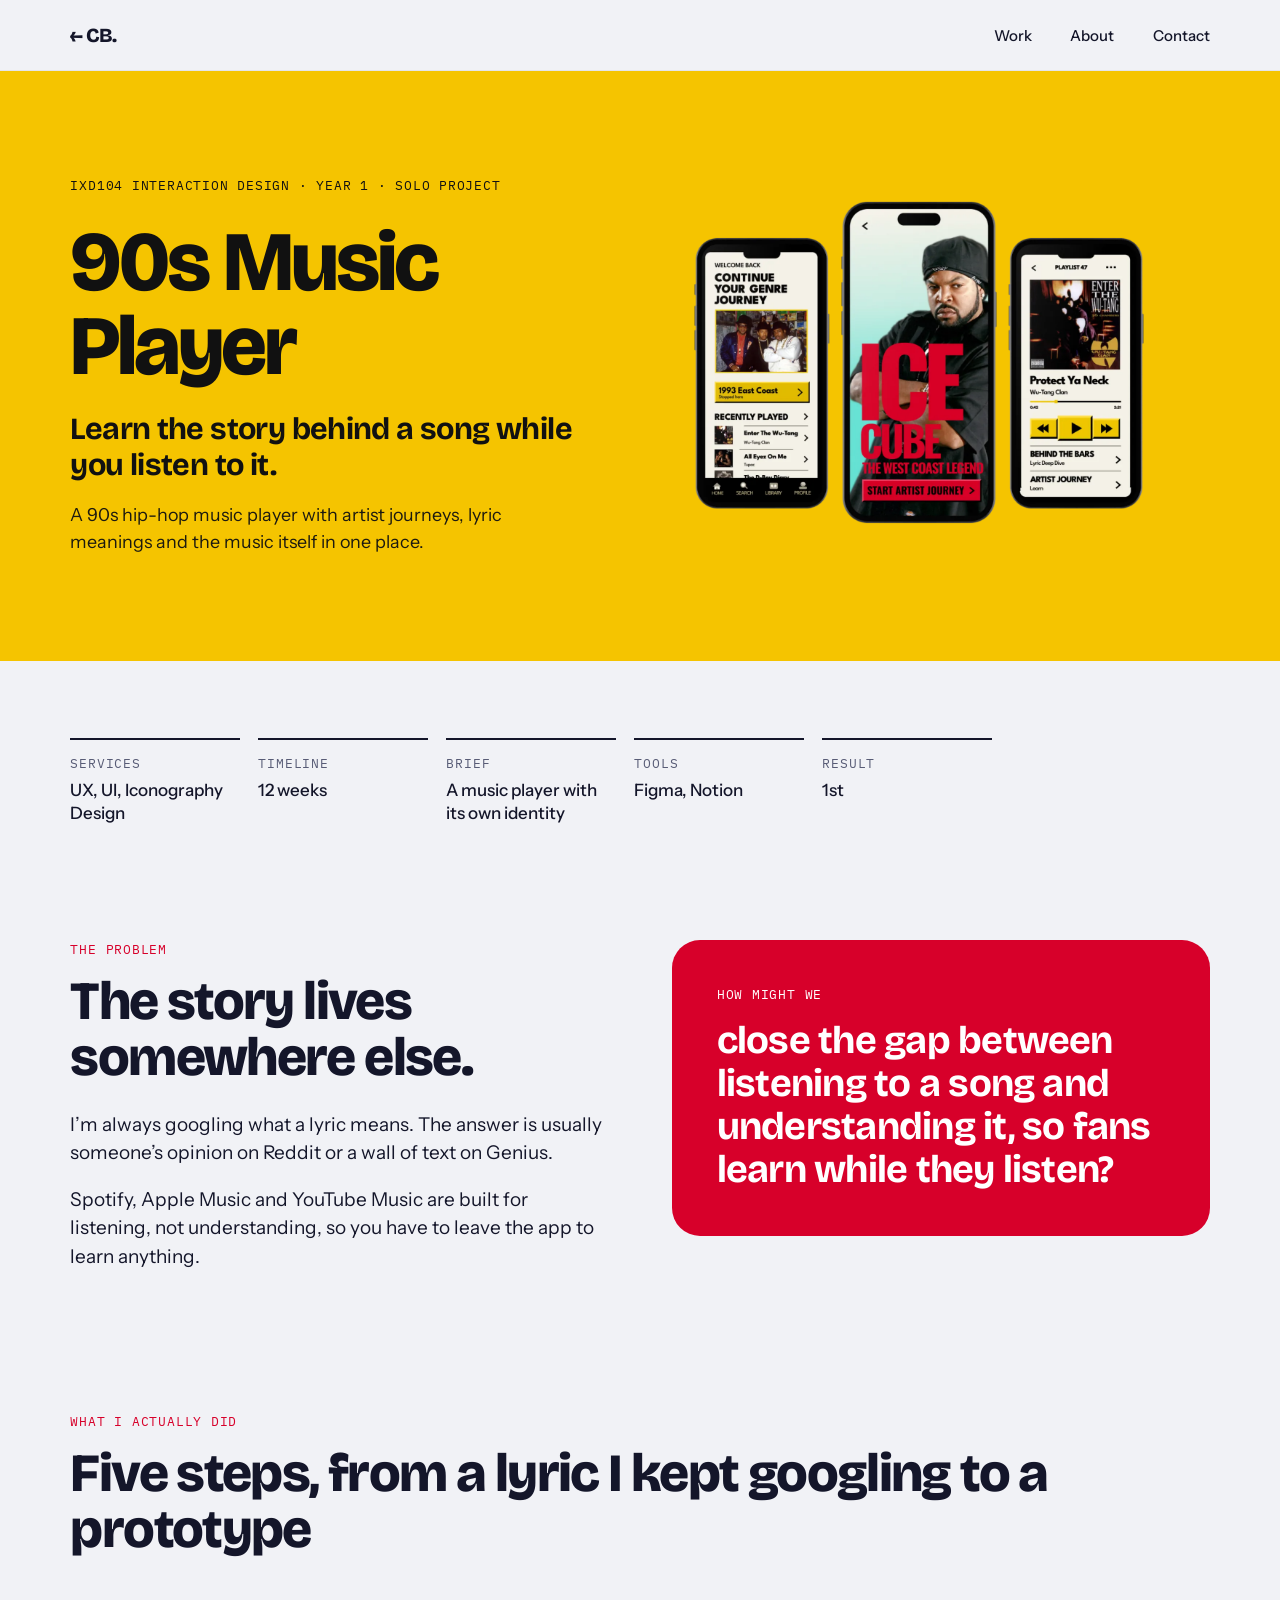
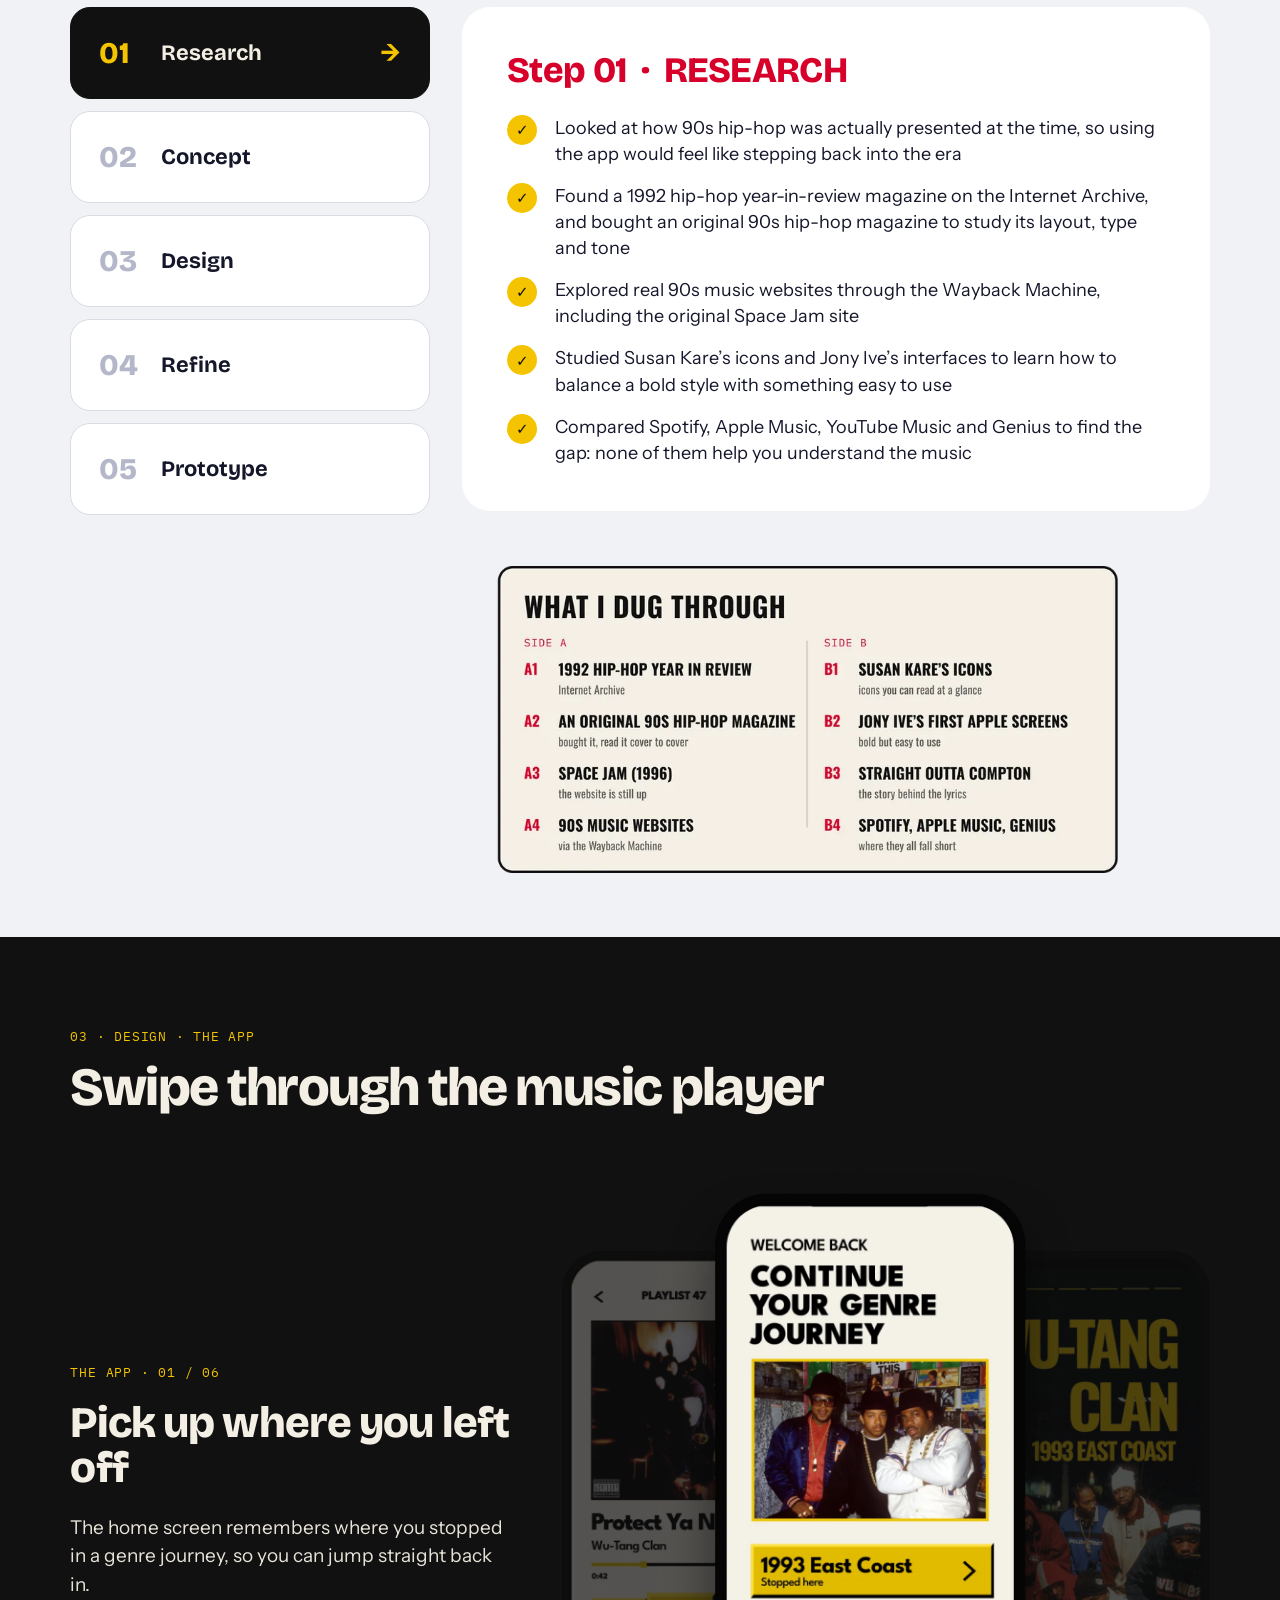
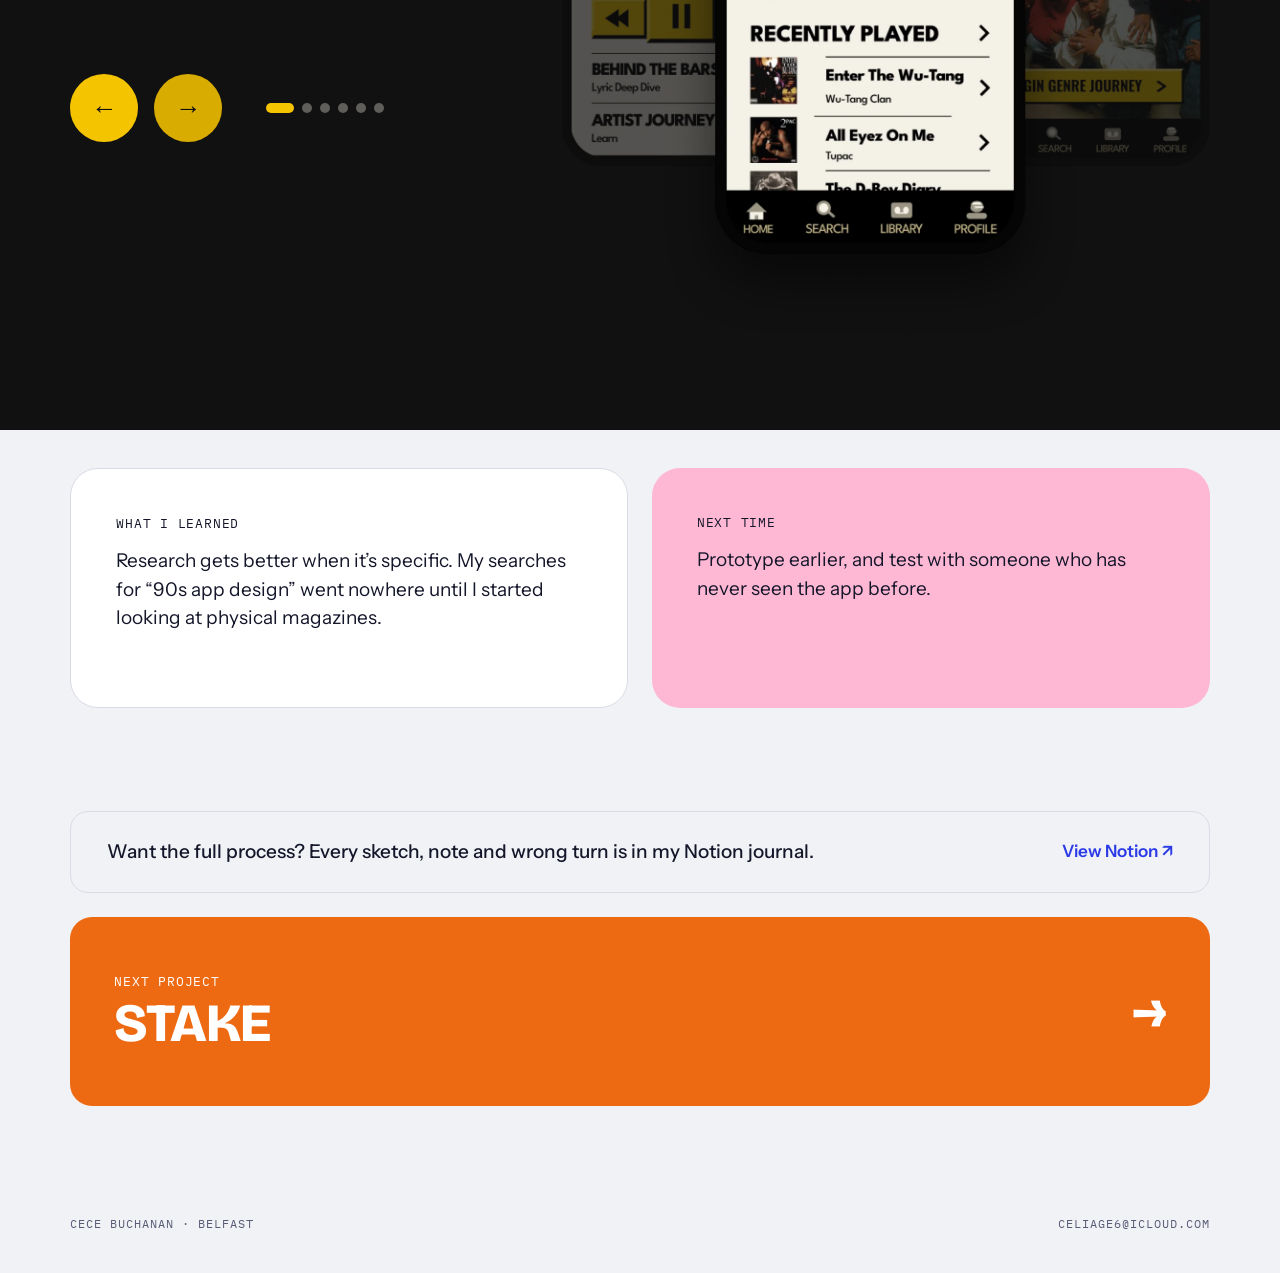
==== 90s-music-player.html @ 7357669c "Add portfolio site with Kyle's feedback Co-Authored-By: Claude Opus 5.5 <noreply@anthropic.com> Clau" ====
<!doctype html>
<html lang="en">
<head>
<meta charset="utf-8">
<meta name="viewport" content="width=device-width, initial-scale=1">
<title>90s Music Player · Cece Buchanan</title>
<link rel="preconnect" href="https://fonts.googleapis.com">
<link rel="preconnect" href="https://fonts.gstatic.com" crossorigin>
<link href="https://fonts.googleapis.com/css2?family=Bricolage+Grotesque:opsz,wght@12..96,700;12..96,800&family=IBM+Plex+Mono&family=Instrument+Sans:ital,wght@0,400;0,500;0,600;0,700;1,600&display=swap" rel="stylesheet">
<link rel="stylesheet" href="styles.css">
<style>:root{--accent:#f5c400;--tab-active:#111111;--tab-active-text:#f4efe4;--panel-title:#d7002a}</style>
</head>
<body>
<nav class="nav"><div class="wrap">
  <a class="logo" href="index.html">← CB.</a>
  <ul><li><a href="index.html#work">Work</a></li><li><a href="index.html#about">About</a></li><li><a href="index.html#contact">Contact</a></li></ul>
</div></nav>
<header class="cs-hero" style="background:#f5c400;color:#111111"><div class="wrap">
  <div>
    <span class="label" style="color:#111111">IXD104 Interaction Design  ·  Year 1  ·  Solo project</span>
    <h1 style="font-size:clamp(56px,6.6vw,96px)">90s Music Player</h1>
    <p class="sub">Learn the story behind a song while you listen to it.</p>
    <p class="lead">A 90s hip-hop music player with artist journeys, lyric meanings and the music itself in one place.</p>
  </div>
  <img class="hero-img" src="images/90s-hero.webp" alt="90s Music Player on three phones">
</div></header>
<section class="context"><div class="wrap"><div class="grid"><div class="fact"><span class="mono">Services</span><b>UX, UI, Iconography Design</b></div><div class="fact"><span class="mono">Timeline</span><b>12 weeks</b></div><div class="fact"><span class="mono">Brief</span><b>A music player with its own identity</b></div><div class="fact"><span class="mono">Tools</span><b>Figma, Notion</b></div><div class="fact"><span class="mono">Result</span><b>1st</b></div></div></div></section>
<section class="problem"><div class="wrap"><div class="grid">
  <div><span class="label" style="color:#d7002a">The problem</span><h2 class="h-section">The story lives somewhere else.</h2>
    <p>I’m always googling what a lyric means. The answer is usually someone’s opinion on Reddit or a wall of text on Genius.</p><p style="margin-top:18px">Spotify, Apple Music and YouTube Music are built for listening, not understanding, so you have to leave the app to learn anything.</p></div>
  <div class="card" style="background:#d7002a;color:#fff"><span class="label">How might we</span><p class="hmw-text">close the gap between listening to a song and understanding it, so fans learn while they listen?</p></div>
</div></div></section>
<section class="did"><div class="wrap"><span class="label" style="color:#d7002a">What I actually did</span><h2 class="h-section">Five steps, from a lyric I kept googling to a prototype</h2><div class="process" data-tabs><div class="tabs" role="tablist"><button class="tab" role="tab" aria-selected="true"><span class="n">01</span><span class="t">Research</span><span class="arr">→</span></button><button class="tab" role="tab" aria-selected="false"><span class="n">02</span><span class="t">Concept</span><span class="arr">→</span></button><button class="tab" role="tab" aria-selected="false"><span class="n">03</span><span class="t">Design</span><span class="arr">→</span></button><button class="tab" role="tab" aria-selected="false"><span class="n">04</span><span class="t">Refine</span><span class="arr">→</span></button><button class="tab" role="tab" aria-selected="false"><span class="n">05</span><span class="t">Prototype</span><span class="arr">→</span></button></div><div><div class="panel" role="tabpanel"><h3>Step 01 &nbsp;·&nbsp; RESEARCH</h3><ul><li>Looked at how 90s hip-hop was actually presented at the time, so using the app would feel like stepping back into the era</li><li>Found a 1992 hip-hop year-in-review magazine on the Internet Archive, and bought an original 90s hip-hop magazine to study its layout, type and tone</li><li>Explored real 90s music websites through the Wayback Machine, including the original Space Jam site</li><li>Studied Susan Kare’s icons and Jony Ive’s interfaces to learn how to balance a bold style with something easy to use</li><li>Compared Spotify, Apple Music, YouTube Music and Genius to find the gap: none of them help you understand the music</li></ul></div><div class="panel" role="tabpanel" hidden><h3>Step 02 &nbsp;·&nbsp; CONCEPT</h3><ul><li>Music means more once you know the story behind it, so the app turns listening into something you learn from</li><li>Focused on 90s hip-hop, where the songs read like first-hand accounts of what was happening at the time</li><li>Designed for fans who want the backstory, newer fans finding the genre, and people who had lived through it</li><li>Artist journeys break an era into short moments you scroll through while the music plays</li><li>Lyric meanings sit right under the song, so you never have to leave the app to look them up</li></ul></div><div class="panel" role="tabpanel" hidden><h3>Step 03 &nbsp;·&nbsp; DESIGN</h3><ul><li>Oswald, the closest match I could find to the bold type in 90s hip-hop magazines</li><li>Black, yellow and red, the bold colours commonly used in 90s hip-hop print</li><li>Hard-edged 3D buttons inspired by early web design, instead of modern rounded ones</li><li>Swiss Style grids and hierarchy, so a loud editorial style stays easy to use</li><li>Stories written in the provocative, question-led tone of 90s magazine headlines</li></ul></div><div class="panel" role="tabpanel" hidden><h3>Step 04 &nbsp;·&nbsp; REFINE</h3><ul><li>Full-width images in the artist journeys, like the magazine spreads I studied, so the story never feels like a wall of text</li><li>Stripped the icons back to simple, consistent shapes, keeping small 90s touches like the cassette and cap</li><li>Broke text-heavy screens up into multiple screens to keep the information easy to digest</li><li>Gave the navigation more room so it’s easier to tap</li></ul></div><div class="panel" role="tabpanel" hidden><h3>Step 05 &nbsp;·&nbsp; PROTOTYPE</h3><ul><li>Built a clickable prototype that moves through a full artist journey</li><li>Each story screen has one clear button to carry on, so it feels like turning a page</li><li>Play controls that respond when you tap them</li></ul></div></div></div><img class="mixtape" src="images/90s-mixtape.webp" alt="What I dug through: my research shown as a mixtape tracklist" loading="lazy"></div></section>
<section class="app" style="background:#111111;--app-bg:#111111;--app-text:#f4efe4"><div class="wrap">
  <span class="label" style="color:var(--accent)">03 · Design  ·  The app</span>
  <h2 class="h-section">Swipe through the music player</h2>
  <div class="carousel" data-carousel>
  <div class="c-text"><div class="fade"><span class="mono" data-c="label"></span><h3 data-c="title"></h3><p data-c="text"></p></div>
    <div class="c-ctrl"><button class="c-btn prev" aria-label="Previous screen">←</button><button class="c-btn next" aria-label="Next screen">→</button><div class="dots"></div></div></div>
  <div class="c-stage"><img src="images/90s-app-1.webp" alt="90s Music Player screen 1" data-title="Pick up where you left off" data-text="The home screen remembers where you stopped in a genre journey, so you can jump straight back in." class="on" loading="lazy"><img src="images/90s-app-2.webp" alt="90s Music Player screen 2" data-title="Start a genre journey" data-text="Each era opens with one big image and one button. 1993 East Coast starts with Wu-Tang Clan." loading="lazy"><img src="images/90s-app-3.webp" alt="90s Music Player screen 3" data-title="Meet the artist" data-text="Bold type and a full-bleed photo like a magazine cover. Heavily inspired by the editorial design style found in 90s music magazines. The artist journey starts here." loading="lazy"><img src="images/90s-app-4.webp" alt="90s Music Player screen 4" data-title="Scroll through their story" data-text="Each step is a moment in the artist’s life, told in a few lines instead of a wall of text. Instagram stories inspired me to make the app a tap-through experience to prevent users from feeling overwhelmed by information." loading="lazy"><img src="images/90s-app-5.webp" alt="90s Music Player screen 5" data-title="Play it while you read it" data-text="Play the album the story is about without leaving the page." loading="lazy"><img src="images/90s-app-6.webp" alt="90s Music Player screen 6" data-title="The story sits under the song" data-text="Behind the Bars explains the lyrics, and Artist Journey takes you back into the story." loading="lazy"></div>
</div>
</div></section>
<section class="outcome"><div class="wrap"><div class="grid">
  <div class="card light"><span class="mono">What I learned</span><p>Research gets better when it’s specific. My searches for “90s app design” went nowhere until I started looking at physical magazines.</p></div>
  <div class="card" style="background:#ffb8d4"><span class="mono">Next time</span><p>Prototype earlier, and test with someone who has never seen the app before.</p></div>
</div></div></section>
<section class="next"><div class="wrap"><div class="notion"><p>Want the full process? Every sketch, note and wrong turn is in my Notion journal.</p><a href="https://boatneck-canary-997.notion.site/IXD104-2f643bc3259e80978ae6c06f3fe84b47" target="_blank" rel="noopener">View Notion ↗</a></div>
  <a class="next-card" href="stake.html" style="background:#ee6a12;color:#fff"><div><span class="mono">Next project</span><b>STAKE</b></div><span class="arrow">→</span></a>
</div></section>
<footer><div class="wrap"><span>CECE BUCHANAN · BELFAST</span><a href="mailto:celiage6@icloud.com">CELIAGE6@ICLOUD.COM</a></div></footer>
<script src="script.js"></script>
</body>
</html>
---- styles.css ----
:root{
  --ink:#14162a; --muted:#585c76; --bg:#f1f2f6; --blue:#2b3be6; --pink:#ffb8d4; --line:#d9dbe5; --white:#fff;
  --pad:clamp(20px,5.5vw,80px); --max:1280px;
  --display:'Bricolage Grotesque',system-ui,sans-serif;
  --body:'Instrument Sans',system-ui,sans-serif;
  --mono:'IBM Plex Mono',ui-monospace,monospace;
}
*{box-sizing:border-box;margin:0;padding:0}
html{scroll-behavior:smooth;-webkit-text-size-adjust:100%}
body{background:var(--bg);color:var(--ink);font-family:var(--body);font-size:18px;line-height:1.5;overflow-x:hidden;-webkit-font-smoothing:antialiased}
img{display:block;max-width:100%;height:auto}
a{color:inherit}
.wrap{width:100%;max-width:calc(var(--max) + 2*var(--pad));margin:0 auto;padding:0 var(--pad)}
.mono{font-family:var(--mono);font-size:13px;letter-spacing:.06em;text-transform:uppercase}
.label{font-family:var(--mono);font-size:13px;letter-spacing:.06em;text-transform:uppercase;margin-bottom:14px;display:block}
.h-section{font-family:var(--display);font-weight:800;font-size:clamp(34px,4.2vw,56px);line-height:1.05;letter-spacing:-.03em}
section{position:relative}

/* nav */
.nav{position:sticky;top:0;z-index:50;background:rgba(241,242,246,.92);backdrop-filter:blur(10px);-webkit-backdrop-filter:blur(10px);border-bottom:1px solid rgba(20,22,42,.06)}
.nav .wrap{display:flex;align-items:center;justify-content:space-between;height:70px}
.logo{font-family:var(--display);font-weight:800;font-size:20px;letter-spacing:-.04em;text-decoration:none}
.nav ul{display:flex;gap:clamp(18px,3vw,40px);list-style:none}
.nav ul a{font-weight:500;font-size:15px;text-decoration:none}
.nav ul a:hover,.logo:hover{color:var(--blue)}

/* home hero */
.hero-home{padding:clamp(40px,7vw,96px) 0 clamp(48px,6vw,80px)}
.pill{display:inline-flex;align-items:center;gap:10px;background:#fff;border-radius:999px;padding:8px 16px;font-family:var(--mono);font-size:13px}
.pill i{width:9px;height:9px;border-radius:50%;background:#1fb871;display:block}
.greet{font-family:var(--display);font-weight:800;font-size:clamp(36px,6vw,88px);line-height:1;letter-spacing:-.05em;margin:clamp(20px,3vw,36px) 0 0;min-height:1em}
.greet .hi{display:inline-block;transition:opacity .25s,transform .25s}
.greet .hi.out{opacity:0;transform:translateY(-12px)}
.name{font-family:var(--display);font-weight:800;font-size:clamp(68px,15vw,216px);line-height:.86;letter-spacing:-.05em;margin:clamp(6px,1vw,12px) 0 clamp(28px,4vw,48px)}
.name .b{color:var(--blue)} .name .p{color:var(--pink)}
.hero-foot{display:flex;justify-content:space-between;align-items:flex-end;gap:32px;flex-wrap:wrap}
.intro{font-size:clamp(19px,1.8vw,24px);line-height:1.4;max-width:560px}
.intro em{font-weight:600}
.facts{font-family:var(--mono);font-size:14px;text-align:right;line-height:1.7}
.facts span{display:block;color:var(--muted)} .facts span:first-child{color:var(--ink)}

/* work */
.work{padding:clamp(40px,6vw,80px) 0}
.work h2{font-family:var(--display);font-weight:800;font-size:clamp(40px,4.4vw,64px);letter-spacing:-.06em;margin-bottom:clamp(32px,5vw,64px)}
.project{display:grid;grid-template-columns:1.25fr 1fr;gap:clamp(28px,4vw,56px);align-items:center;margin-bottom:clamp(56px,7vw,96px);text-decoration:none}
.project.flip{grid-template-columns:1fr 1.1fr}
.project.flip .p-img{order:2}
.p-img{border-radius:22px;overflow:hidden;transition:transform .35s ease;position:relative;cursor:pointer}
.p-img img{transition:transform .5s ease}
.project:hover .p-img{transform:translateY(-6px)}
.project:hover .p-img img{transform:scale(1.03)}
.p-img .view{position:absolute;right:18px;bottom:18px;background:var(--ink);color:#fff;border-radius:999px;padding:10px 18px;font-weight:600;font-size:15px;opacity:0;transform:translateY(8px);transition:opacity .25s,transform .25s}
.project:hover .p-img .view,.project:focus-visible .p-img .view{opacity:1;transform:none}
@media (hover:none){.p-img .view{opacity:1;transform:none}}
.p-meta{font-family:var(--mono);font-size:12px;letter-spacing:.06em;color:var(--muted);text-transform:uppercase;margin-bottom:10px}
.p-title{font-family:var(--display);font-weight:700;font-size:clamp(34px,3.5vw,50px);letter-spacing:-.07em;line-height:1.05;margin-bottom:14px}
.p-text{color:var(--muted);font-size:17px;max-width:460px;margin-bottom:18px}
.tags{display:flex;flex-wrap:wrap;gap:8px;margin-bottom:22px}
.tag{font-family:var(--mono);font-size:12px;letter-spacing:.04em;background:#fff;border-radius:999px;padding:6px 14px}
.read{font-weight:600;font-size:16px;text-decoration:underline;text-underline-offset:4px}
.project:hover .read{color:var(--blue)}

/* about */
.about{padding:clamp(56px,7vw,96px) 0}
.about .wrap{display:grid;grid-template-columns:420px 1fr;gap:clamp(32px,5vw,72px);align-items:start}
.about h2{font-family:var(--display);font-weight:800;font-size:clamp(44px,4.4vw,64px);letter-spacing:-.06em;line-height:1;margin-bottom:28px}
.about h2 span{color:var(--blue)}
.about .photo{max-width:360px}
.about-copy p{font-size:18px;margin-bottom:18px;max-width:720px}
.skills{display:flex;flex-wrap:wrap;gap:10px;margin-top:10px}
.skills span{background:var(--pink);border-radius:999px;padding:6px 16px;font-weight:500;font-size:14px;letter-spacing:.04em}

/* contact */
.contact{padding:clamp(56px,7vw,96px) 0}
.contact .label{color:var(--muted);letter-spacing:.08em}
.email{display:block;font-family:var(--display);font-weight:800;font-size:clamp(34px,6vw,84px);letter-spacing:-.05em;line-height:1.05;text-decoration:none;margin:6px 0 28px;word-break:break-word}
.email:hover{color:var(--blue)}
.btns{display:flex;gap:12px;flex-wrap:wrap}
.btn{display:inline-flex;align-items:center;height:46px;padding:0 24px;border-radius:999px;font-weight:600;font-size:16px;text-decoration:none;border:1.5px solid var(--ink)}
.btn.dark{background:var(--ink);color:var(--bg)}
.btn:hover{background:var(--blue);border-color:var(--blue);color:#fff}

footer{padding:32px 0 40px}
footer .wrap{font-family:var(--mono);font-size:12px;letter-spacing:.08em;color:var(--muted);display:flex;justify-content:space-between;gap:16px;flex-wrap:wrap}
footer a{text-decoration:none} footer a:hover{color:var(--blue)}

/* ===== case study ===== */
.cs-hero{padding:clamp(48px,6vw,92px) 0 clamp(48px,6vw,80px);overflow:hidden}
.cs-hero .wrap{display:grid;grid-template-columns:minmax(0,1fr) minmax(0,1.15fr);gap:clamp(24px,4vw,56px);align-items:center}
.cs-hero .label{margin-bottom:24px}
.cs-hero h1{font-family:var(--display);font-weight:800;line-height:1;letter-spacing:-.035em;margin-bottom:22px}
.cs-hero .sub{font-family:var(--display);font-weight:700;font-size:clamp(24px,2.4vw,34px);line-height:1.2;letter-spacing:-.02em;margin-bottom:18px;max-width:520px}
.cs-hero .lead{font-size:clamp(17px,1.4vw,20px);max-width:490px;opacity:.95}
.cs-hero .hero-img{justify-self:end;width:100%;max-width:880px}

.context{padding:clamp(48px,6vw,88px) 0}
.context .grid{display:grid;grid-template-columns:repeat(5,minmax(0,170px));gap:24px 18px}
.fact{border-top:2px solid var(--ink);padding-top:14px}
.fact .mono{color:var(--muted);display:block;margin-bottom:6px}
.fact b{font-weight:500;font-size:17px;display:block;line-height:1.35}

.problem{padding:clamp(24px,3vw,40px) 0 clamp(56px,6vw,80px)}
.problem .grid{display:grid;grid-template-columns:minmax(0,1fr) minmax(0,1fr);gap:clamp(32px,5vw,96px);align-items:start}
.problem h2{margin-bottom:24px}
.problem p{font-size:19px;max-width:560px}
.card{border-radius:28px;padding:clamp(28px,3.5vw,48px)}
.stat-big{font-family:var(--display);font-weight:800;font-size:clamp(88px,10vw,140px);line-height:.9;letter-spacing:-.04em;margin-bottom:16px}
.hmw-text{font-family:var(--display);font-weight:700;font-size:clamp(26px,3vw,44px);line-height:1.12;letter-spacing:-.02em}
.hmw-wide{margin-top:clamp(36px,5vw,64px)}

.did{padding:clamp(40px,5vw,72px) 0}
.did h2{margin-bottom:clamp(28px,4vw,48px);max-width:1000px}
.stats{display:grid;grid-template-columns:repeat(5,1fr);gap:16px;margin-bottom:clamp(36px,4vw,56px)}
.stat{border-radius:22px;padding:22px;border:1.5px solid;min-height:136px;display:flex;flex-direction:column;justify-content:space-between}
.stat b{font-family:var(--display);font-weight:800;font-size:clamp(40px,4vw,60px);line-height:1}
.stat span{font-weight:500;font-size:16px}

/* process tabs */
.process{display:grid;grid-template-columns:360px 1fr;gap:32px}
.tabs{display:flex;flex-direction:column;gap:12px}
.tab{display:flex;align-items:center;gap:22px;background:#fff;border:1.5px solid var(--line);border-radius:20px;height:92px;padding:0 28px;font-family:var(--display);cursor:pointer;text-align:left;color:var(--ink);transition:background .2s,transform .2s}
.tab:hover{transform:translateX(4px)}
.tab .n{font-weight:800;font-size:30px;color:#b4b7c9;width:40px}
.tab .t{font-weight:700;font-size:22px;flex:1}
.tab .arr{font-family:var(--body);font-weight:700;font-size:24px;opacity:0}
.tab[aria-selected="true"]{background:var(--tab-active);border-color:var(--tab-active);color:var(--tab-active-text)}
.tab[aria-selected="true"] .n,.tab[aria-selected="true"] .arr{color:var(--accent);opacity:1}
.panel{background:#fff;border-radius:28px;padding:clamp(28px,3.5vw,48px)}
.panel h3{font-family:var(--display);font-weight:800;font-size:clamp(26px,2.8vw,40px);letter-spacing:-.02em;line-height:1.1;margin-bottom:24px;color:var(--panel-title,var(--ink))}
.panel ul{list-style:none;display:flex;flex-direction:column;gap:16px}
.panel li{display:flex;gap:18px;font-size:18px;line-height:1.45}
.panel li::before{content:'✓';flex:0 0 30px;height:30px;border-radius:50%;background:var(--accent);color:var(--tab-active);display:flex;align-items:center;justify-content:center;font-weight:700;font-size:15px}
.panel[hidden]{display:none}
.mixtape{margin-top:clamp(36px,4vw,56px)}

/* carousel */
.app{padding:clamp(56px,7vw,96px) 0;color:var(--app-text)}
.app .h-section{margin-bottom:clamp(24px,4vw,48px)}
.carousel{display:grid;grid-template-columns:minmax(0,440px) minmax(0,1fr);gap:clamp(24px,4vw,64px);align-items:center;min-height:620px}
.c-text .mono{color:var(--accent);display:block;margin-bottom:18px}
.c-text h3{font-family:var(--display);font-weight:800;font-size:clamp(32px,3.4vw,48px);line-height:1.05;letter-spacing:-.02em;margin-bottom:22px}
.c-text p{font-size:19px;opacity:.95;min-height:120px}
.c-ctrl{display:flex;align-items:center;gap:16px;margin-top:40px}
.c-btn{width:68px;height:68px;border-radius:50%;border:0;background:var(--accent);color:var(--app-bg);font-size:26px;font-weight:700;cursor:pointer;transition:transform .15s,filter .15s}
.c-btn:hover{transform:scale(1.06)} .c-btn:active{transform:scale(.96)}
.c-btn.next{filter:brightness(.88)}
.dots{display:flex;gap:8px;margin-left:28px;align-items:center}
.dot{width:10px;height:10px;border-radius:999px;border:0;background:var(--app-text);opacity:.35;cursor:pointer;transition:width .25s,opacity .25s,background .25s;padding:0}
.dot.on{width:28px;background:var(--accent);opacity:1}
.c-stage{position:relative;display:grid;place-items:center;touch-action:pan-y}
.c-stage img{grid-area:1/1;width:100%;max-width:680px;opacity:0;transform:translateX(24px);transition:opacity .45s ease,transform .45s ease;pointer-events:none}
.c-stage img.on{opacity:1;transform:none}
.fade{transition:opacity .25s} .fade.out{opacity:0}

/* landing page */
.landing{padding:clamp(56px,7vw,96px) 0}
.landing .top{display:grid;grid-template-columns:1fr 1fr;gap:clamp(24px,4vw,64px);align-items:start;margin-bottom:clamp(32px,4vw,56px)}
.landing .top p{font-size:19px;max-width:470px;padding-top:8px}
.lp{display:grid;grid-template-columns:minmax(0,1fr) 180px;gap:40px;align-items:start}
.browser{background:#fff;border-radius:22px;overflow:hidden;box-shadow:0 30px 60px -30px rgba(20,22,42,.35)}
.bar{height:56px;display:flex;align-items:center;gap:9px;padding:0 22px;position:relative}
.bar i{width:13px;height:13px;border-radius:50%;background:#e2e3ea;display:block}
.bar .url{position:absolute;left:50%;transform:translateX(-50%);background:var(--bg);border-radius:8px;height:30px;padding:0 18px;display:flex;align-items:center;font-family:var(--mono);font-size:12px;color:var(--muted);white-space:nowrap}
.viewport{height:min(644px,70vh);overflow-y:auto;background:#ecdab4;overscroll-behavior:contain}
.scroll-hint{font-family:var(--mono);font-size:12px;color:var(--muted);margin-top:12px}
.notes{display:flex;flex-direction:column;gap:40px;padding-top:80px}
.note b{font-family:var(--display);font-weight:800;font-size:28px;color:#f4b332;display:block}
.note .mono{display:block;margin:4px 0}
.note span:last-child{font-size:15px;color:var(--muted);line-height:1.4;display:block}

/* how I work */
.how{padding:clamp(48px,6vw,88px) 0}
.how h2{margin-bottom:clamp(28px,4vw,56px);max-width:820px}
.how .grid{display:grid;grid-template-columns:1fr 1fr;gap:16px}
.how .card{min-height:300px}
.how .num{font-family:var(--display);font-weight:800;font-size:22px;display:block;margin-bottom:12px}
.how h3{font-family:var(--display);font-weight:800;font-size:clamp(26px,2.5vw,36px);line-height:1.1;letter-spacing:-.02em;margin-bottom:16px}
.how p{font-size:18px}
.light{background:#fff;border:1.5px solid var(--line)}

/* moments (STAKE) */
.moments{padding:clamp(40px,5vw,72px) 0}
.moments .intro-p{font-size:19px;max-width:640px;margin:18px 0 clamp(32px,4vw,56px)}
.moments .grid{display:grid;grid-template-columns:repeat(3,1fr);gap:24px;align-items:stretch}
.moment{display:flex;flex-direction:column;gap:14px}
.moment .num{font-family:var(--display);font-weight:800;font-size:40px;line-height:1}
.moment h3{font-family:var(--display);font-weight:700;font-size:26px;line-height:1.15}
.moment p{font-size:18px;flex:1}
.toggle{position:relative;border:0;padding:0;background:none;cursor:pointer;border-radius:20px;overflow:hidden;width:100%;display:block;margin-top:8px}
.toggle img{width:100%;display:block}
.toggle img+img{position:absolute;inset:0;opacity:0;transition:opacity .35s}
.toggle.on img+img{opacity:1}
.toggle .tpill{position:absolute;top:14px;left:14px;background:#fff;color:var(--ink);border-radius:999px;padding:6px 12px;font-family:var(--mono);font-size:12px;letter-spacing:.06em;z-index:2}

/* outcome */
.outcome{padding:clamp(24px,3vw,40px) 0 clamp(48px,5vw,72px)}
.outcome .grid{display:grid;grid-template-columns:1fr 1fr;gap:24px}
.outcome .card{min-height:240px}
.outcome .mono{display:block;margin-bottom:14px}
.outcome p{font-size:19px}

/* next */
.next{padding:clamp(24px,3vw,40px) 0 clamp(48px,6vw,80px)}
.notion{display:flex;justify-content:space-between;align-items:center;gap:16px;border:1.5px solid var(--line);border-radius:18px;padding:26px 36px;margin-bottom:24px;flex-wrap:wrap}
.notion p{font-weight:500;font-size:19px}
.notion a{color:var(--blue);font-weight:600;font-size:17px;text-decoration:none;white-space:nowrap}
.notion a:hover{text-decoration:underline}
.next-card{display:flex;justify-content:space-between;align-items:center;border-radius:22px;padding:clamp(28px,3.5vw,44px) clamp(28px,3.5vw,44px);text-decoration:none;min-height:189px;transition:transform .3s}
.next-card:hover{transform:translateY(-4px)}
.next-card .mono{display:block;margin-bottom:6px}
.next-card b{font-family:var(--display);font-weight:800;font-size:clamp(36px,4.2vw,60px);letter-spacing:-.03em;line-height:1}
.next-card .arrow{font-family:var(--display);font-weight:800;font-size:clamp(36px,4.2vw,60px);transition:transform .3s}
.next-card:hover .arrow{transform:translateX(8px)}

/* ===== responsive ===== */
@media (max-width:1100px){
  .process{grid-template-columns:1fr}
  .tabs{flex-direction:row;overflow-x:auto;gap:8px;padding-bottom:4px;scrollbar-width:none}
  .tabs::-webkit-scrollbar{display:none}
  .tab{height:64px;flex:0 0 auto;padding:0 18px;gap:12px;border-radius:16px}
  .tab .n{font-size:22px;width:auto} .tab .t{font-size:17px} .tab .arr{display:none}
  .lp{grid-template-columns:1fr}
  .notes{flex-direction:row;padding-top:0;gap:24px;flex-wrap:wrap}
  .notes .note{flex:1 1 160px}
  .stats{grid-template-columns:repeat(3,1fr)}
}
@media (max-width:860px){
  body{font-size:17px}
  .nav .wrap{height:60px}
  .facts{text-align:left}
  .project,.project.flip{grid-template-columns:1fr;gap:22px;margin-bottom:56px}
  .project.flip .p-img{order:0}
  .about .wrap{grid-template-columns:1fr}
  .cs-hero .wrap{grid-template-columns:1fr}
  .cs-hero .hero-img{justify-self:center}
  .context .grid{grid-template-columns:repeat(2,minmax(0,1fr))}
  .problem .grid,.landing .top,.how .grid,.outcome .grid,.moments .grid{grid-template-columns:1fr}
  .carousel{grid-template-columns:1fr;min-height:0;gap:8px}
  .c-stage{order:-1}
  .c-text p{min-height:0}
  .c-ctrl{margin-top:28px}
  .c-btn{width:56px;height:56px;font-size:22px}
  .dots{margin-left:12px}
  .stats{grid-template-columns:repeat(2,1fr)}
  .stats .stat:last-child{grid-column:span 2}
  .stat{min-height:112px}
  .notion{padding:22px 24px}
  .how .card{min-height:0}
}

/* fixes */
.problem .hmw-text{font-family:var(--display);font-weight:700;font-size:clamp(26px,3vw,44px);line-height:1.12;letter-spacing:-.02em;max-width:none}
.c-btn{flex:none;padding:0;aspect-ratio:1/1;display:grid;place-items:center;line-height:1}
.app{overflow:hidden}
@media (prefers-reduced-motion:reduce){.greet .hi,.p-img,.p-img img,.p-img .view{transition:none}}
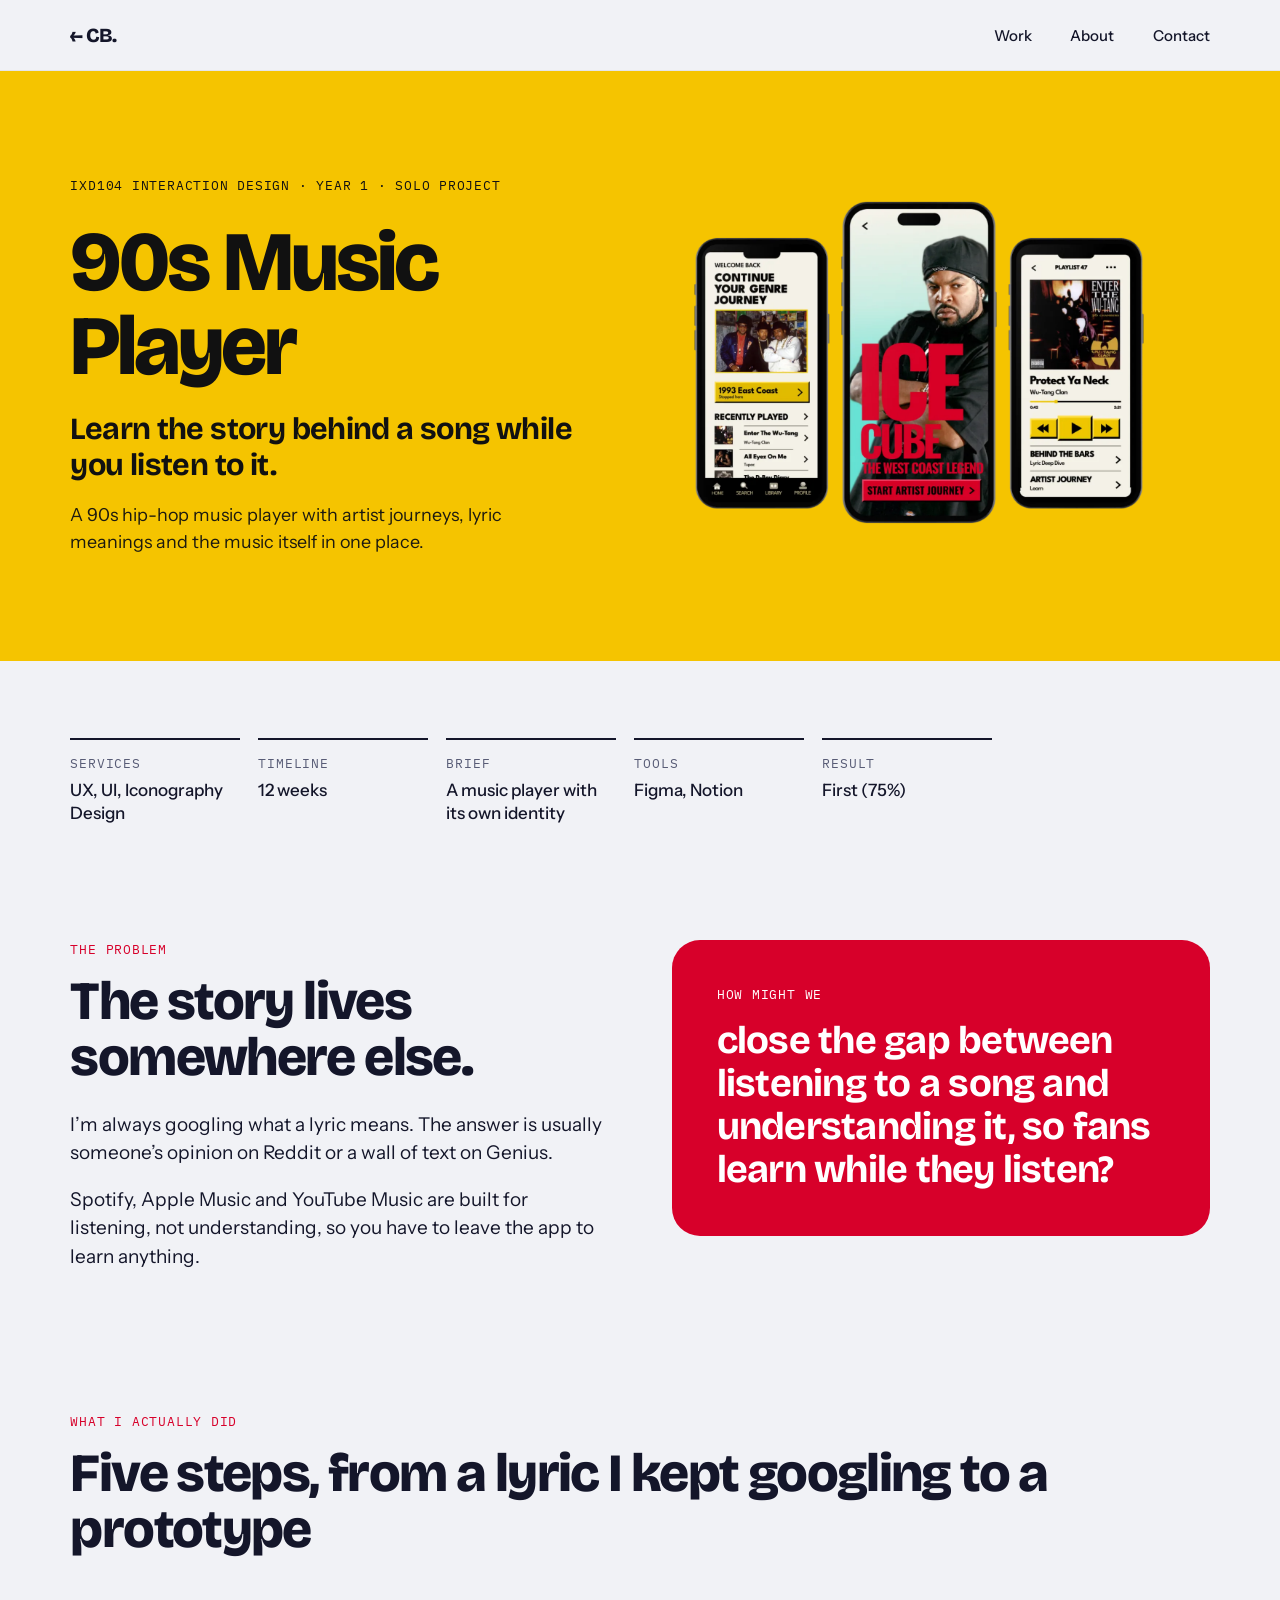
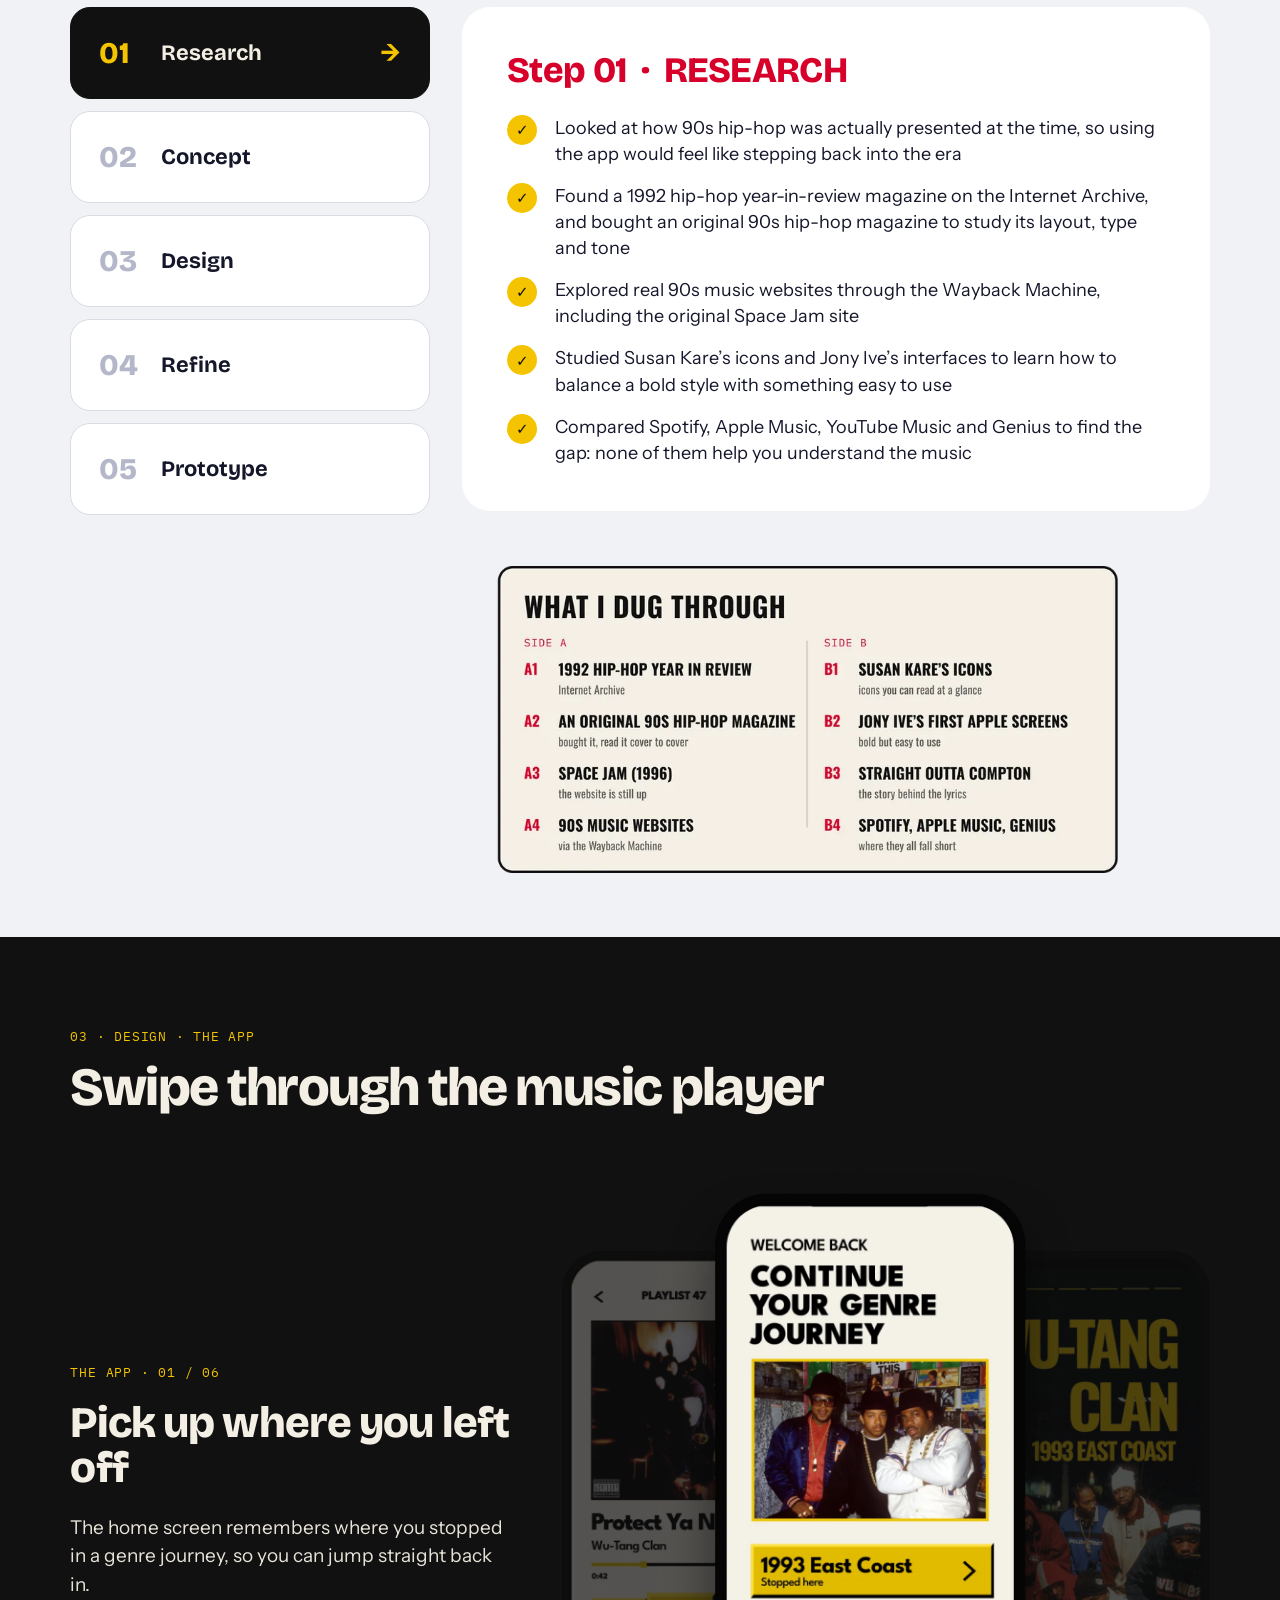
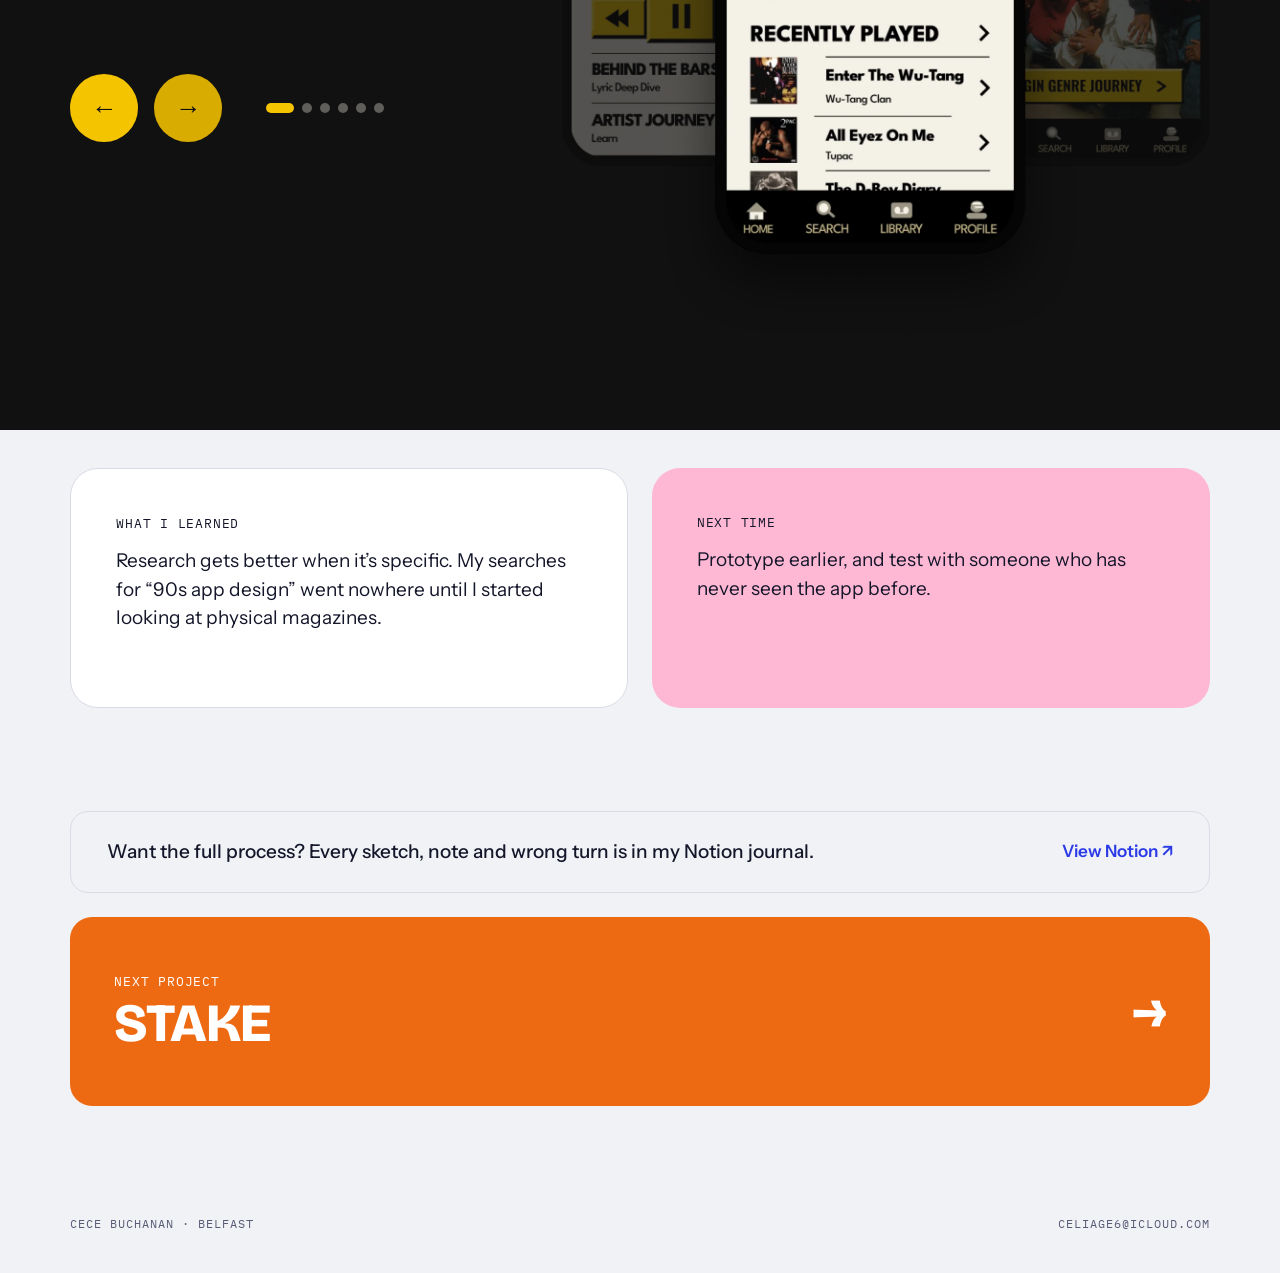
==== commit ac27434a: "Swap in Cece CV, show marks as First (76%/75%) Co-Authored-By: Claude Opus 5.5 <noreply@anthropic.co" ====
--- a/90s-music-player.html
+++ b/90s-music-player.html
@@ -7,7 +7,7 @@
 <link rel="preconnect" href="https://fonts.googleapis.com">
 <link rel="preconnect" href="https://fonts.gstatic.com" crossorigin>
 <link href="https://fonts.googleapis.com/css2?family=Bricolage+Grotesque:opsz,wght@12..96,700;12..96,800&family=IBM+Plex+Mono&family=Instrument+Sans:ital,wght@0,400;0,500;0,600;0,700;1,600&display=swap" rel="stylesheet">
-<link rel="stylesheet" href="styles.css">
+<link rel="stylesheet" href="styles.css?v=1795213867">
 <style>:root{--accent:#f5c400;--tab-active:#111111;--tab-active-text:#f4efe4;--panel-title:#d7002a}</style>
 </head>
 <body>
@@ -24,7 +24,7 @@
   </div>
   <img class="hero-img" src="images/90s-hero.webp" alt="90s Music Player on three phones">
 </div></header>
-<section class="context"><div class="wrap"><div class="grid"><div class="fact"><span class="mono">Services</span><b>UX, UI, Iconography Design</b></div><div class="fact"><span class="mono">Timeline</span><b>12 weeks</b></div><div class="fact"><span class="mono">Brief</span><b>A music player with its own identity</b></div><div class="fact"><span class="mono">Tools</span><b>Figma, Notion</b></div><div class="fact"><span class="mono">Result</span><b>1st</b></div></div></div></section>
+<section class="context"><div class="wrap"><div class="grid"><div class="fact"><span class="mono">Services</span><b>UX, UI, Iconography Design</b></div><div class="fact"><span class="mono">Timeline</span><b>12 weeks</b></div><div class="fact"><span class="mono">Brief</span><b>A music player with its own identity</b></div><div class="fact"><span class="mono">Tools</span><b>Figma, Notion</b></div><div class="fact"><span class="mono">Result</span><b>First (75%)</b></div></div></div></section>
 <section class="problem"><div class="wrap"><div class="grid">
   <div><span class="label" style="color:#d7002a">The problem</span><h2 class="h-section">The story lives somewhere else.</h2>
     <p>I’m always googling what a lyric means. The answer is usually someone’s opinion on Reddit or a wall of text on Genius.</p><p style="margin-top:18px">Spotify, Apple Music and YouTube Music are built for listening, not understanding, so you have to leave the app to learn anything.</p></div>
@@ -48,6 +48,6 @@
   <a class="next-card" href="stake.html" style="background:#ee6a12;color:#fff"><div><span class="mono">Next project</span><b>STAKE</b></div><span class="arrow">→</span></a>
 </div></section>
 <footer><div class="wrap"><span>CECE BUCHANAN · BELFAST</span><a href="mailto:celiage6@icloud.com">CELIAGE6@ICLOUD.COM</a></div></footer>
-<script src="script.js"></script>
+<script src="script.js?v=1794676693"></script>
 </body>
 </html>
--- a/styles.css
+++ b/styles.css
@@ -29,8 +29,14 @@
 .pill{display:inline-flex;align-items:center;gap:10px;background:#fff;border-radius:999px;padding:8px 16px;font-family:var(--mono);font-size:13px}
 .pill i{width:9px;height:9px;border-radius:50%;background:#1fb871;display:block}
 .greet{font-family:var(--display);font-weight:800;font-size:clamp(36px,6vw,88px);line-height:1;letter-spacing:-.05em;margin:clamp(20px,3vw,36px) 0 0;min-height:1em}
-.greet .hi{display:inline-block;transition:opacity .25s,transform .25s}
-.greet .hi.out{opacity:0;transform:translateY(-12px)}
+.greet{position:relative;margin-bottom:.3em}
+.wheel{display:block;position:relative;height:1.15em;perspective:700px;perspective-origin:30% 50%;-webkit-mask-image:linear-gradient(to bottom,transparent 0,#000 38%,#000 62%,transparent 100%);mask-image:linear-gradient(to bottom,transparent 0,#000 38%,#000 62%,transparent 100%);height:2.6em;margin:-.72em 0 -.73em}
+.wheel .w{position:absolute;left:0;top:50%;height:1.15em;line-height:1.15;margin-top:-.575em;white-space:nowrap;transform-origin:50% 50% -1.1em;backface-visibility:hidden;transition:transform .9s cubic-bezier(.22,1.2,.36,1),opacity .9s ease,filter .9s ease;will-change:transform}
+.wheel .w.jump{transition:none}
+.wheel .w.on{background:linear-gradient(110deg,var(--ink) 0 38%,#7d86ff 46%,#ffb8d4 50%,#7d86ff 54%,var(--ink) 62% 100%);background-size:260% 100%;background-position:100% 0;-webkit-background-clip:text;background-clip:text;color:transparent;animation:shine 1.6s .55s ease-out both}
+@keyframes shine{from{background-position:100% 0}to{background-position:-60% 0}}
+.name .im{color:var(--ink)}
+.sr-only{position:absolute;width:1px;height:1px;overflow:hidden;clip:rect(0 0 0 0);white-space:nowrap}
 .name{font-family:var(--display);font-weight:800;font-size:clamp(68px,15vw,216px);line-height:.86;letter-spacing:-.05em;margin:clamp(6px,1vw,12px) 0 clamp(28px,4vw,48px)}
 .name .b{color:var(--blue)} .name .p{color:var(--pink)}
 .hero-foot{display:flex;justify-content:space-between;align-items:flex-end;gap:32px;flex-wrap:wrap}
@@ -252,4 +258,18 @@
 .problem .hmw-text{font-family:var(--display);font-weight:700;font-size:clamp(26px,3vw,44px);line-height:1.12;letter-spacing:-.02em;max-width:none}
 .c-btn{flex:none;padding:0;aspect-ratio:1/1;display:grid;place-items:center;line-height:1}
 .app{overflow:hidden}
-@media (prefers-reduced-motion:reduce){.greet .hi,.p-img,.p-img img,.p-img .view{transition:none}}
+@media (prefers-reduced-motion:reduce){.wheel .w,.p-img,.p-img img,.p-img .view{transition:none}}
+
+/* process video */
+.cs-video{padding:0 0 clamp(56px,7vw,96px);scroll-margin-top:90px}
+.cs-video-grid{display:grid;grid-template-columns:minmax(0,1fr) minmax(0,1.25fr);gap:clamp(24px,4vw,56px);align-items:center;background:#fff;border:1px solid var(--line);border-radius:22px;padding:clamp(20px,3vw,36px)}
+.cs-video .h-section{font-size:clamp(26px,2.6vw,36px);margin-bottom:12px}
+.cs-video p{color:var(--muted);max-width:420px}
+.cs-video video{width:100%;max-width:620px;justify-self:end;border-radius:14px;background:#0a262b;display:block;aspect-ratio:16/9}
+@media (max-width:820px){.cs-video-grid{grid-template-columns:1fr}.cs-video video{justify-self:stretch;max-width:none}}
+.p-links{display:flex;flex-wrap:wrap;align-items:center;gap:14px 26px}
+.p-links .read{color:var(--ink)} .p-links .read:hover{color:var(--blue)}
+.watch{display:inline-flex;align-items:center;gap:10px;font-weight:600;font-size:15px;text-decoration:none;color:var(--ink);border:1.5px solid var(--ink);border-radius:999px;padding:8px 16px 8px 8px;transition:background .2s,color .2s,border-color .2s}
+.watch .play{display:grid;place-items:center;width:26px;height:26px;border-radius:50%;background:var(--ink);color:var(--bg);font-size:10px;padding-left:2px}
+.watch:hover{background:var(--blue);border-color:var(--blue);color:#fff}.watch:hover .play{background:#fff;color:var(--blue)}
+.p-img{display:block}
